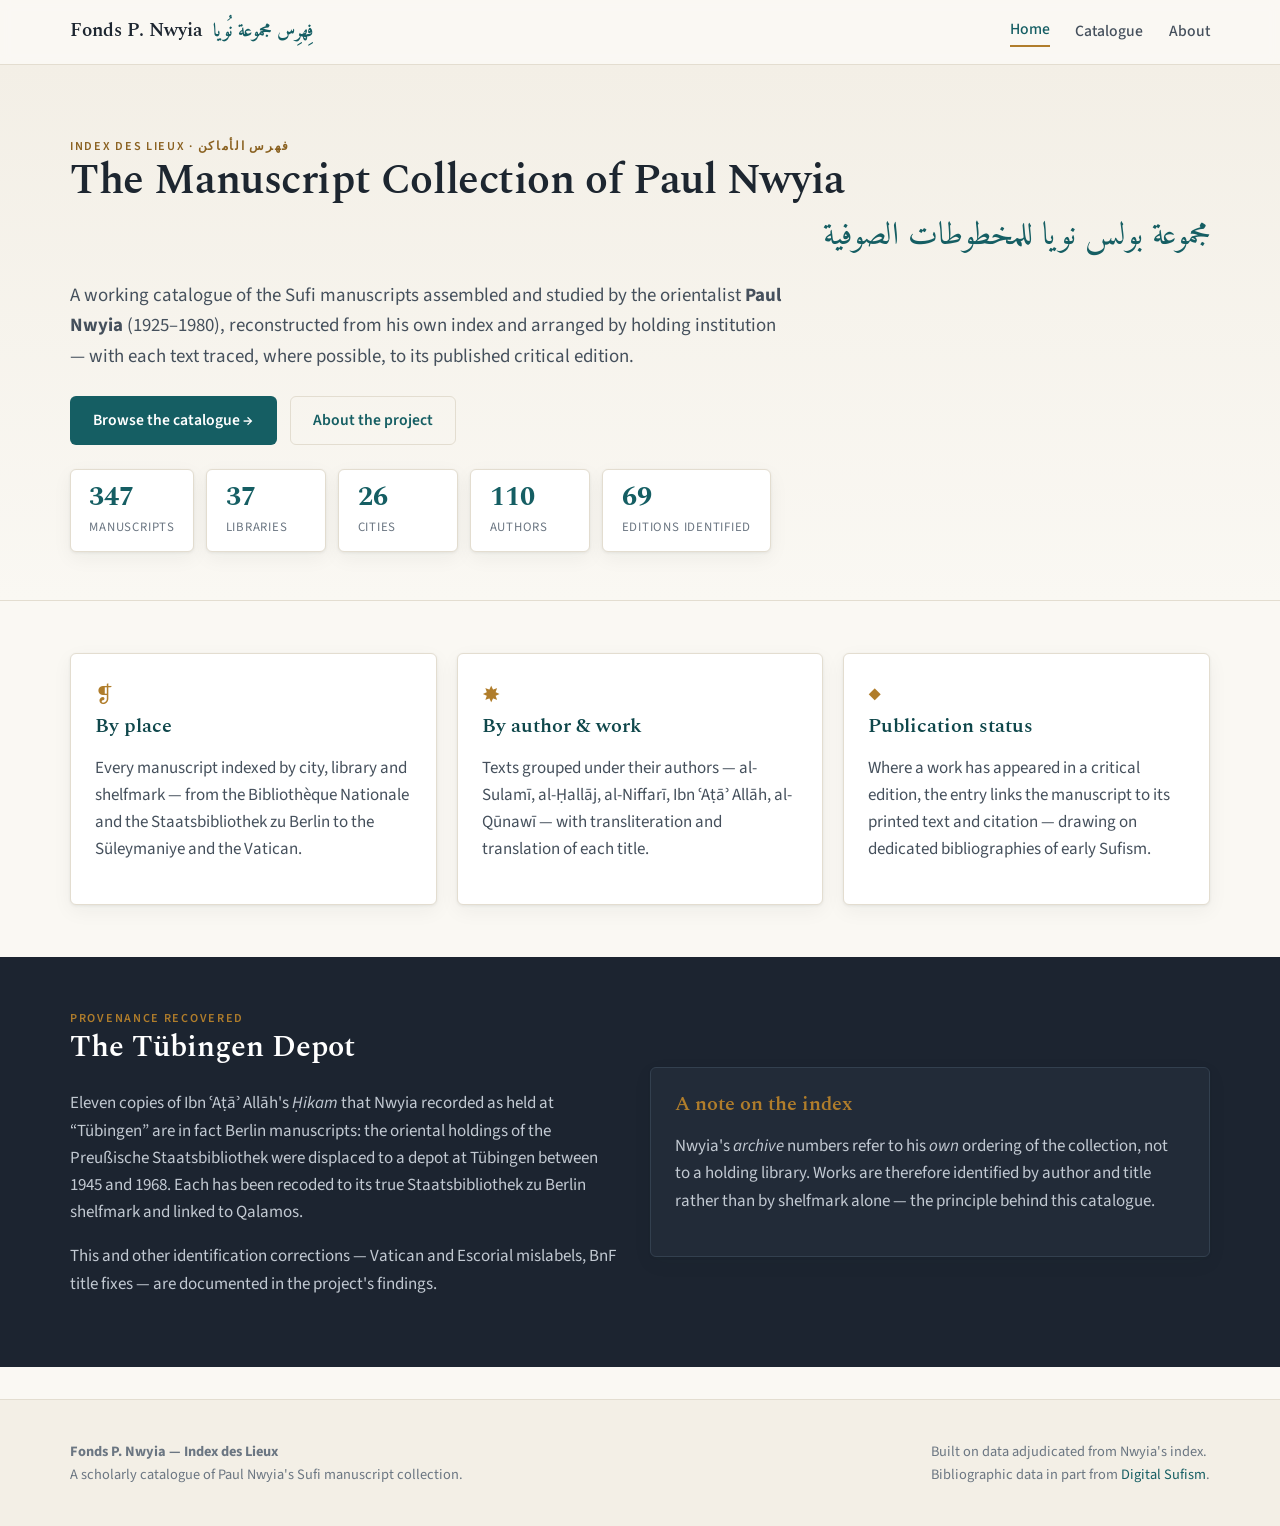
==== site/index.html @ ca7fa279 "feat: add public catalogue site for the Fonds P. Nwyia A self-contained static site (no framework, n" ====
<!DOCTYPE html>
<html lang="en">
<head>
<meta charset="utf-8">
<meta name="viewport" content="width=device-width, initial-scale=1">
<title>Fonds P. Nwyia — Index des Lieux</title>
<meta name="description" content="A catalogue of the Sufi manuscripts assembled and studied by Paul Nwyia (1925–1980), indexed by holding institution, with publication status of their texts.">
<link rel="stylesheet" href="styles.css">
</head>
<body>

<nav class="nav">
  <div class="nav-inner">
    <a class="brand" href="index.html">Fonds P.&nbsp;Nwyia <span class="ar">فِهرِس مجموعة نُويا</span></a>
    <div class="nav-links">
      <a href="index.html" class="active">Home</a>
      <a href="catalogue.html">Catalogue</a>
      <a href="about.html">About</a>
    </div>
  </div>
</nav>

<header class="hero">
  <div class="container">
    <div class="eyebrow">Index des Lieux · فهرس الأماكن</div>
    <h1>The Manuscript Collection of Paul Nwyia</h1>
    <div class="ar-title">مجموعة بولس نويا للمخطوطات الصوفية</div>
    <p class="lead">
      A working catalogue of the Sufi manuscripts assembled and studied by the orientalist
      <strong>Paul Nwyia</strong> (1925–1980), reconstructed from his own index and arranged by
      holding institution — with each text traced, where possible, to its published critical edition.
    </p>
    <div class="btn-row">
      <a class="btn btn-primary" href="catalogue.html">Browse the catalogue →</a>
      <a class="btn btn-ghost" href="about.html">About the project</a>
    </div>
    <div class="stats" id="stats">
      <div class="stat"><div class="num" id="s-mss">—</div><div class="lbl">Manuscripts</div></div>
      <div class="stat"><div class="num" id="s-lib">—</div><div class="lbl">Libraries</div></div>
      <div class="stat"><div class="num" id="s-city">—</div><div class="lbl">Cities</div></div>
      <div class="stat"><div class="num" id="s-auth">—</div><div class="lbl">Authors</div></div>
      <div class="stat"><div class="num" id="s-pub">—</div><div class="lbl">Editions identified</div></div>
    </div>
  </div>
</header>

<section>
  <div class="container">
    <div class="grid grid-3">
      <a class="card" href="catalogue.html">
        <div class="icon">❡</div>
        <h3>By place</h3>
        <p>Every manuscript indexed by city, library and shelfmark — from the Bibliothèque
        Nationale and the Staatsbibliothek zu Berlin to the Süleymaniye and the Vatican.</p>
      </a>
      <a class="card" href="catalogue.html">
        <div class="icon">✸</div>
        <h3>By author &amp; work</h3>
        <p>Texts grouped under their authors — al-Sulamī, al-Ḥallāj, al-Niffarī, Ibn ʿAṭāʾ Allāh,
        al-Qūnawī — with transliteration and translation of each title.</p>
      </a>
      <a class="card" href="about.html">
        <div class="icon">◆</div>
        <h3>Publication status</h3>
        <p>Where a work has appeared in a critical edition, the entry links the manuscript to its
        printed text and citation — drawing on dedicated bibliographies of early Sufism.</p>
      </a>
    </div>
  </div>
</section>

<section class="feature-dark">
  <div class="container">
    <div class="grid grid-2" style="align-items:center;">
      <div>
        <div class="eyebrow" style="color:var(--accent)">Provenance recovered</div>
        <h2>The Tübingen Depot</h2>
        <p>Eleven copies of Ibn ʿAṭāʾ Allāh's <em>Ḥikam</em> that Nwyia recorded as held at
        “Tübingen” are in fact Berlin manuscripts: the oriental holdings of the Preußische
        Staatsbibliothek were displaced to a depot at Tübingen between 1945 and 1968. Each has
        been recoded to its true Staatsbibliothek zu Berlin shelfmark and linked to Qalamos.</p>
        <p class="muted">This and other identification corrections — Vatican and Escorial mislabels,
        BnF title fixes — are documented in the project's findings.</p>
      </div>
      <div>
        <div class="card" style="background:#222b38;border-color:#33404f;">
          <h3 style="color:var(--accent)">A note on the index</h3>
          <p style="color:#c2c9d2">Nwyia's <em>archive</em> numbers refer to his <em>own</em>
          ordering of the collection, not to a holding library. Works are therefore identified by
          author and title rather than by shelfmark alone — the principle behind this catalogue.</p>
        </div>
      </div>
    </div>
  </div>
</section>

<footer>
  <div class="container footer-grid">
    <div>
      <strong>Fonds P. Nwyia — Index des Lieux</strong><br>
      A scholarly catalogue of Paul Nwyia's Sufi manuscript collection.
    </div>
    <div>
      Built on data adjudicated from Nwyia's index.<br>
      Bibliographic data in part from
      <a href="https://digitalsufism.github.io/" target="_blank" rel="noopener">Digital Sufism</a>.
    </div>
  </div>
</footer>

<script>
fetch("../data/data.json", { cache: "no-store" })
  .then(r => r.json())
  .then(d => {
    const rows = d.rows || [];
    const uniq = k => new Set(rows.map(r => (r[k] || "").trim()).filter(Boolean)).size;
    const set = (id, n) => document.getElementById(id).textContent = n.toLocaleString();
    set("s-mss", rows.length);
    set("s-lib", uniq("library"));
    set("s-city", uniq("city"));
    set("s-auth", (d.clusters || []).filter(c =>
      rows.some(r => r.author_cluster_id === c.cluster_id)).length);
    set("s-pub", rows.filter(r => r.pub_status === "published").length);
  })
  .catch(() => {});
</script>
</body>
</html>
---- site/styles.css ----
/* ============================================================
   Fonds P. Nwyia — Index des Lieux
   A scholarly static site, akin to digitalsufism.github.io:
   clean academic layout, bilingual EN/AR, RTL Arabic, feature
   cards, an interactive catalogue — over a warm manuscript palette.
   Self-contained: no framework, no build step.
   ============================================================ */

@import url('https://fonts.googleapis.com/css2?family=Spectral:ital,wght@0,400;0,500;0,600;0,700;1,400&family=Source+Sans+3:wght@400;500;600&family=Amiri:ital@0;1&display=swap');

:root {
  --parchment:   #faf8f3;
  --parchment-2: #f3efe6;
  --ink:         #1d2630;
  --ink-soft:    #45505c;
  --muted:       #6b7682;
  --line:        #e3ddd0;
  --primary:     #155e63;   /* deep teal */
  --primary-dk:  #0f474b;
  --accent:      #b07d2b;   /* warm manuscript gold */
  --accent-dk:   #8a6120;
  --dark:        #1c2430;   /* dark feature section */
  --ok:          #2f7d4f;   /* published */
  --warn:        #b07d2b;   /* manuscript */
  --grey:        #8a929c;   /* unknown */
  --radius: 6px;
  --shadow: 0 1px 3px rgba(28,36,48,.07), 0 6px 20px rgba(28,36,48,.05);
  --serif: "Spectral", Georgia, "Times New Roman", serif;
  --sans: "Source Sans 3", -apple-system, "Segoe UI", Roboto, Helvetica, Arial, sans-serif;
  --arabic: "Amiri", "Traditional Arabic", "Geeza Pro", "Al Bayan", serif;
}

* { box-sizing: border-box; }
html { scroll-behavior: smooth; }
body {
  margin: 0;
  font-family: var(--sans);
  color: var(--ink);
  background: var(--parchment);
  line-height: 1.6;
  font-size: 17px;
  -webkit-font-smoothing: antialiased;
}

.container { max-width: 1180px; margin: 0 auto; padding: 0 1.25rem; }
.container-narrow { max-width: 820px; margin: 0 auto; padding: 0 1.25rem; }

h1, h2, h3, h4 { font-family: var(--serif); font-weight: 600; color: var(--ink); line-height: 1.2; }
h1 { font-size: 2.6rem; letter-spacing: -.01em; }
h2 { font-size: 1.9rem; margin-top: 0; }
h3 { font-size: 1.25rem; }
a { color: var(--primary); text-decoration: none; }
a:hover { color: var(--primary-dk); text-decoration: underline; }
p { color: var(--ink-soft); }
.lead { font-size: 1.18rem; color: var(--ink-soft); }
.muted { color: var(--muted); }
.eyebrow { font-family: var(--sans); text-transform: uppercase; letter-spacing: .14em;
  font-size: .76rem; font-weight: 600; color: var(--accent-dk); }

/* ---- Arabic / RTL ---- */
[lang="ar"], .ar {
  font-family: var(--arabic);
  direction: rtl; text-align: right;
  font-size: 1.18em; line-height: 1.9;
}
.ar-inline { font-family: var(--arabic); direction: rtl; unicode-bidi: isolate; font-size: 1.12em; }

/* ============================ Navbar ============================ */
.nav {
  position: sticky; top: 0; z-index: 50;
  background: rgba(250,248,243,.92);
  backdrop-filter: blur(6px);
  border-bottom: 1px solid var(--line);
}
.nav-inner { display: flex; align-items: center; justify-content: space-between;
  height: 64px; max-width: 1180px; margin: 0 auto; padding: 0 1.25rem; }
.brand { display: flex; align-items: baseline; gap: .6rem; font-family: var(--serif);
  font-weight: 600; font-size: 1.18rem; color: var(--ink); }
.brand:hover { text-decoration: none; }
.brand .ar { font-size: 1.15rem; color: var(--primary); }
.nav-links { display: flex; gap: 1.6rem; align-items: center; }
.nav-links a { color: var(--ink-soft); font-weight: 500; font-size: .98rem; }
.nav-links a:hover { color: var(--primary); text-decoration: none; }
.nav-links a.active { color: var(--primary); border-bottom: 2px solid var(--accent); padding-bottom: 2px; }

/* ============================ Hero ============================ */
.hero { padding: 4.5rem 0 3rem; border-bottom: 1px solid var(--line);
  background: linear-gradient(180deg, var(--parchment-2), var(--parchment)); }
.hero h1 { margin: 0 0 .3rem; }
.hero .ar-title { font-family: var(--arabic); direction: rtl; color: var(--primary);
  font-size: 2rem; margin-bottom: 1rem; }
.hero .lead { max-width: 720px; }

/* ============================ Sections ============================ */
section { padding: 3.25rem 0; }
.section-tight { padding: 2rem 0; }
.feature-dark { background: var(--dark); color: #eef1f4; }
.feature-dark h2, .feature-dark h3 { color: #fff; }
.feature-dark p { color: #c2c9d2; }

/* ---- Stat chips ---- */
.stats { display: flex; flex-wrap: wrap; gap: .75rem; margin: 1.5rem 0 0; }
.stat { background: #fff; border: 1px solid var(--line); border-radius: var(--radius);
  padding: .85rem 1.15rem; min-width: 120px; box-shadow: var(--shadow); }
.stat .num { font-family: var(--serif); font-size: 1.7rem; font-weight: 700; color: var(--primary); line-height: 1; }
.stat .lbl { font-size: .8rem; color: var(--muted); text-transform: uppercase; letter-spacing: .06em; margin-top: .35rem; }

/* ---- Feature cards ---- */
.grid { display: grid; gap: 1.25rem; }
.grid-3 { grid-template-columns: repeat(3, 1fr); }
.grid-2 { grid-template-columns: repeat(2, 1fr); }
.card { background: #fff; border: 1px solid var(--line); border-radius: var(--radius);
  padding: 1.5rem; box-shadow: var(--shadow); transition: transform .15s ease, box-shadow .15s ease; }
.card:hover { transform: translateY(-3px); box-shadow: 0 10px 28px rgba(28,36,48,.10); }
.card h3 { margin: 0 0 .5rem; color: var(--primary-dk); }
.card .icon { font-size: 1.4rem; color: var(--accent); }

/* ---- Buttons ---- */
.btn { display: inline-block; padding: .7rem 1.4rem; border-radius: var(--radius);
  font-weight: 600; font-size: .98rem; cursor: pointer; border: 1px solid transparent;
  transition: all .18s ease; }
.btn-primary { background: var(--primary); color: #fff; }
.btn-primary:hover { background: var(--primary-dk); color: #fff; text-decoration: none;
  transform: translateY(-2px); box-shadow: 0 6px 16px rgba(21,94,99,.25); }
.btn-ghost { background: transparent; color: var(--primary); border-color: var(--line); }
.btn-ghost:hover { border-color: var(--primary); text-decoration: none; }
.btn-row { display: flex; gap: .8rem; flex-wrap: wrap; margin-top: 1.5rem; }

/* ============================ Catalogue ============================ */
.controls { position: sticky; top: 64px; z-index: 20; background: var(--parchment);
  border-bottom: 1px solid var(--line); padding: 1rem 0; }
.controls-inner { display: flex; flex-wrap: wrap; gap: .7rem; align-items: center; }
.search { flex: 1 1 280px; }
input[type="search"], select {
  width: 100%; padding: .55rem .8rem; font-family: var(--sans); font-size: .95rem;
  border: 1px solid var(--line); border-radius: var(--radius); background: #fff; color: var(--ink);
}
input[type="search"]:focus, select:focus { outline: none; border-color: var(--primary);
  box-shadow: 0 0 0 3px rgba(21,94,99,.12); }
.field { flex: 0 1 175px; }
.field label { display: block; font-size: .72rem; text-transform: uppercase; letter-spacing: .06em;
  color: var(--muted); margin-bottom: .2rem; font-weight: 600; }
.result-count { color: var(--muted); font-size: .92rem; margin: 1rem 0 .5rem; }

/* ---- Manuscript entry ---- */
.entry { background: #fff; border: 1px solid var(--line); border-radius: var(--radius);
  padding: 1.1rem 1.3rem; margin-bottom: .9rem; box-shadow: var(--shadow); }
.entry-head { display: flex; justify-content: space-between; align-items: flex-start; gap: 1rem; }
.entry-title { font-family: var(--arabic); direction: rtl; font-size: 1.45rem; color: var(--ink);
  margin: 0 0 .15rem; font-weight: 400; }
.entry-translit { font-style: italic; color: var(--ink-soft); font-size: 1rem; }
.entry-translation { color: var(--muted); font-size: .95rem; }
.entry-author { margin-top: .5rem; font-size: 1rem; }
.entry-author .ar-inline { color: var(--ink); }
.entry-author .translit { color: var(--primary-dk); font-weight: 600; }
.entry-meta { display: flex; flex-wrap: wrap; gap: .4rem 1.2rem; margin-top: .7rem;
  font-size: .9rem; color: var(--ink-soft); padding-top: .7rem; border-top: 1px dashed var(--line); }
.entry-meta b { color: var(--ink); font-weight: 600; }
.entry-cite { margin-top: .55rem; font-size: .88rem; color: var(--muted); font-style: italic; }
.entry-cite a { font-style: normal; }

/* ---- Badges ---- */
.badge { display: inline-block; padding: .18rem .6rem; border-radius: 999px; font-size: .74rem;
  font-weight: 600; letter-spacing: .02em; white-space: nowrap; }
.badge-published { background: #e7f1ea; color: var(--ok); border: 1px solid #bfded0; }
.badge-manuscript { background: #f6eeda; color: var(--accent-dk); border: 1px solid #e6d3a6; }
.badge-unknown { background: #eef0f2; color: var(--grey); border: 1px solid #dfe3e7; }
.cote { font-family: ui-monospace, "SF Mono", Menlo, monospace; font-size: .82rem;
  background: var(--parchment-2); padding: .1rem .45rem; border-radius: 4px; color: var(--ink-soft); }

/* ============================ Footer ============================ */
footer { border-top: 1px solid var(--line); padding: 2.5rem 0; margin-top: 2rem;
  color: var(--muted); font-size: .9rem; background: var(--parchment-2); }
footer a { color: var(--primary); }
.footer-grid { display: flex; justify-content: space-between; flex-wrap: wrap; gap: 1.5rem; }

/* ============================ Misc ============================ */
.loading { text-align: center; padding: 4rem 0; color: var(--muted); }
hr.rule { border: none; border-top: 1px solid var(--line); margin: 2.5rem 0; }
.prose p { margin: 0 0 1.1rem; }
.prose h2 { margin-top: 2.5rem; }
.prose ul { color: var(--ink-soft); }

@media (max-width: 860px) {
  .grid-3, .grid-2 { grid-template-columns: 1fr; }
  h1 { font-size: 2.1rem; }
  .nav-links { gap: 1rem; }
  .field { flex: 1 1 45%; }
  .entry-head { flex-direction: column; }
}
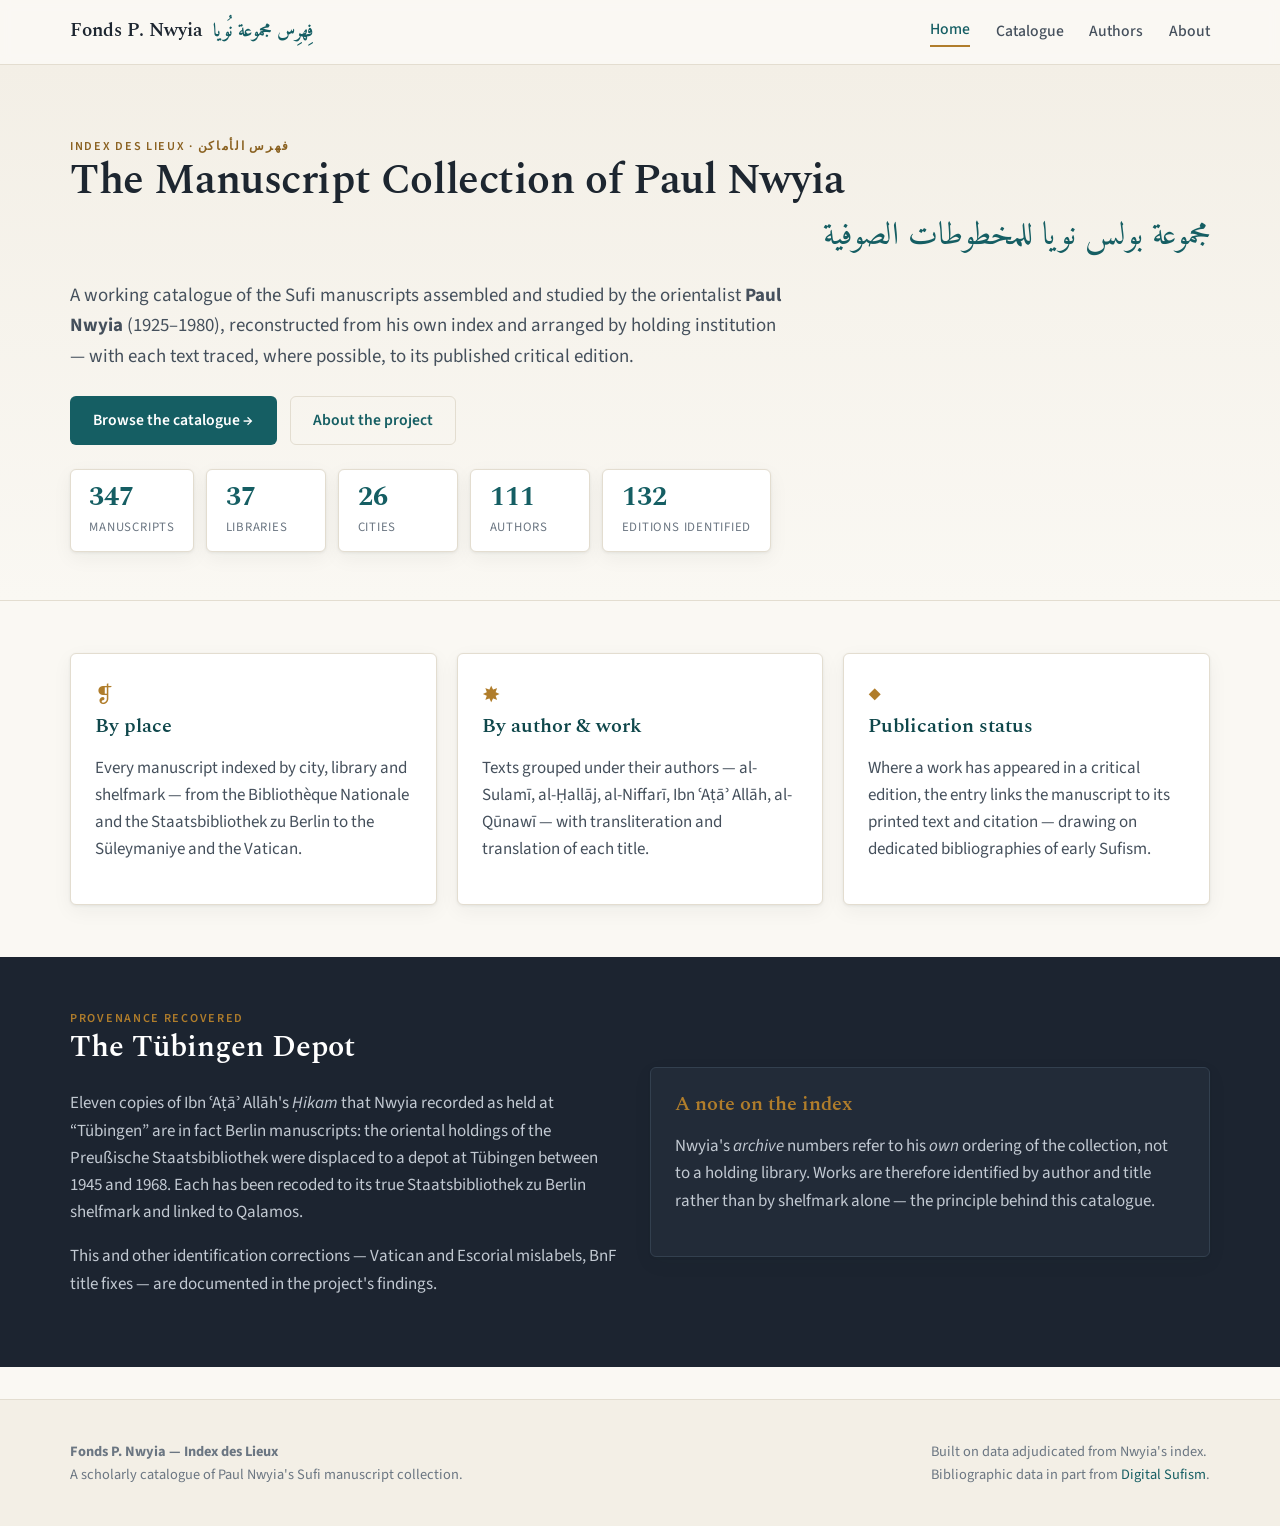
==== commit b0b1cb91: "feat: add author view to the catalogue site New site/authors.html: a browsable index of the figures " ====
--- a/site/index.html
+++ b/site/index.html
@@ -15,6 +15,7 @@
     <div class="nav-links">
       <a href="index.html" class="active">Home</a>
       <a href="catalogue.html">Catalogue</a>
+      <a href="authors.html">Authors</a>
       <a href="about.html">About</a>
     </div>
   </div>
--- a/site/styles.css
+++ b/site/styles.css
@@ -168,6 +168,21 @@
 .cote { font-family: ui-monospace, "SF Mono", Menlo, monospace; font-size: .82rem;
   background: var(--parchment-2); padding: .1rem .45rem; border-radius: 4px; color: var(--ink-soft); }
 
+/* ============================ Authors ============================ */
+.author-card { background: #fff; border: 1px solid var(--line); border-radius: var(--radius);
+  padding: 1.2rem 1.4rem; margin-bottom: 1rem; box-shadow: var(--shadow); }
+.author-head { display: flex; justify-content: space-between; align-items: baseline; gap: 1rem; flex-wrap: wrap; }
+.author-name { font-family: var(--serif); font-size: 1.4rem; font-weight: 600; color: var(--primary-dk); margin: 0; }
+.author-name .ar-inline { color: var(--ink); font-weight: 400; margin-right: .5rem; }
+.author-dates { color: var(--muted); font-size: .95rem; white-space: nowrap; }
+.author-full { color: var(--ink-soft); font-size: 1rem; margin: .35rem 0 .2rem; }
+.author-count { font-size: .9rem; }
+.author-count a { font-weight: 600; }
+.chips { display: flex; flex-wrap: wrap; gap: .4rem; margin-top: .75rem; }
+.chip { display: inline-block; padding: .22rem .65rem; border-radius: 999px; font-size: .78rem;
+  font-weight: 600; background: var(--parchment-2); color: var(--primary-dk); border: 1px solid var(--line); }
+.chip:hover { background: var(--primary); color: #fff; border-color: var(--primary); text-decoration: none; }
+
 /* ============================ Footer ============================ */
 footer { border-top: 1px solid var(--line); padding: 2.5rem 0; margin-top: 2rem;
   color: var(--muted); font-size: .9rem; background: var(--parchment-2); }
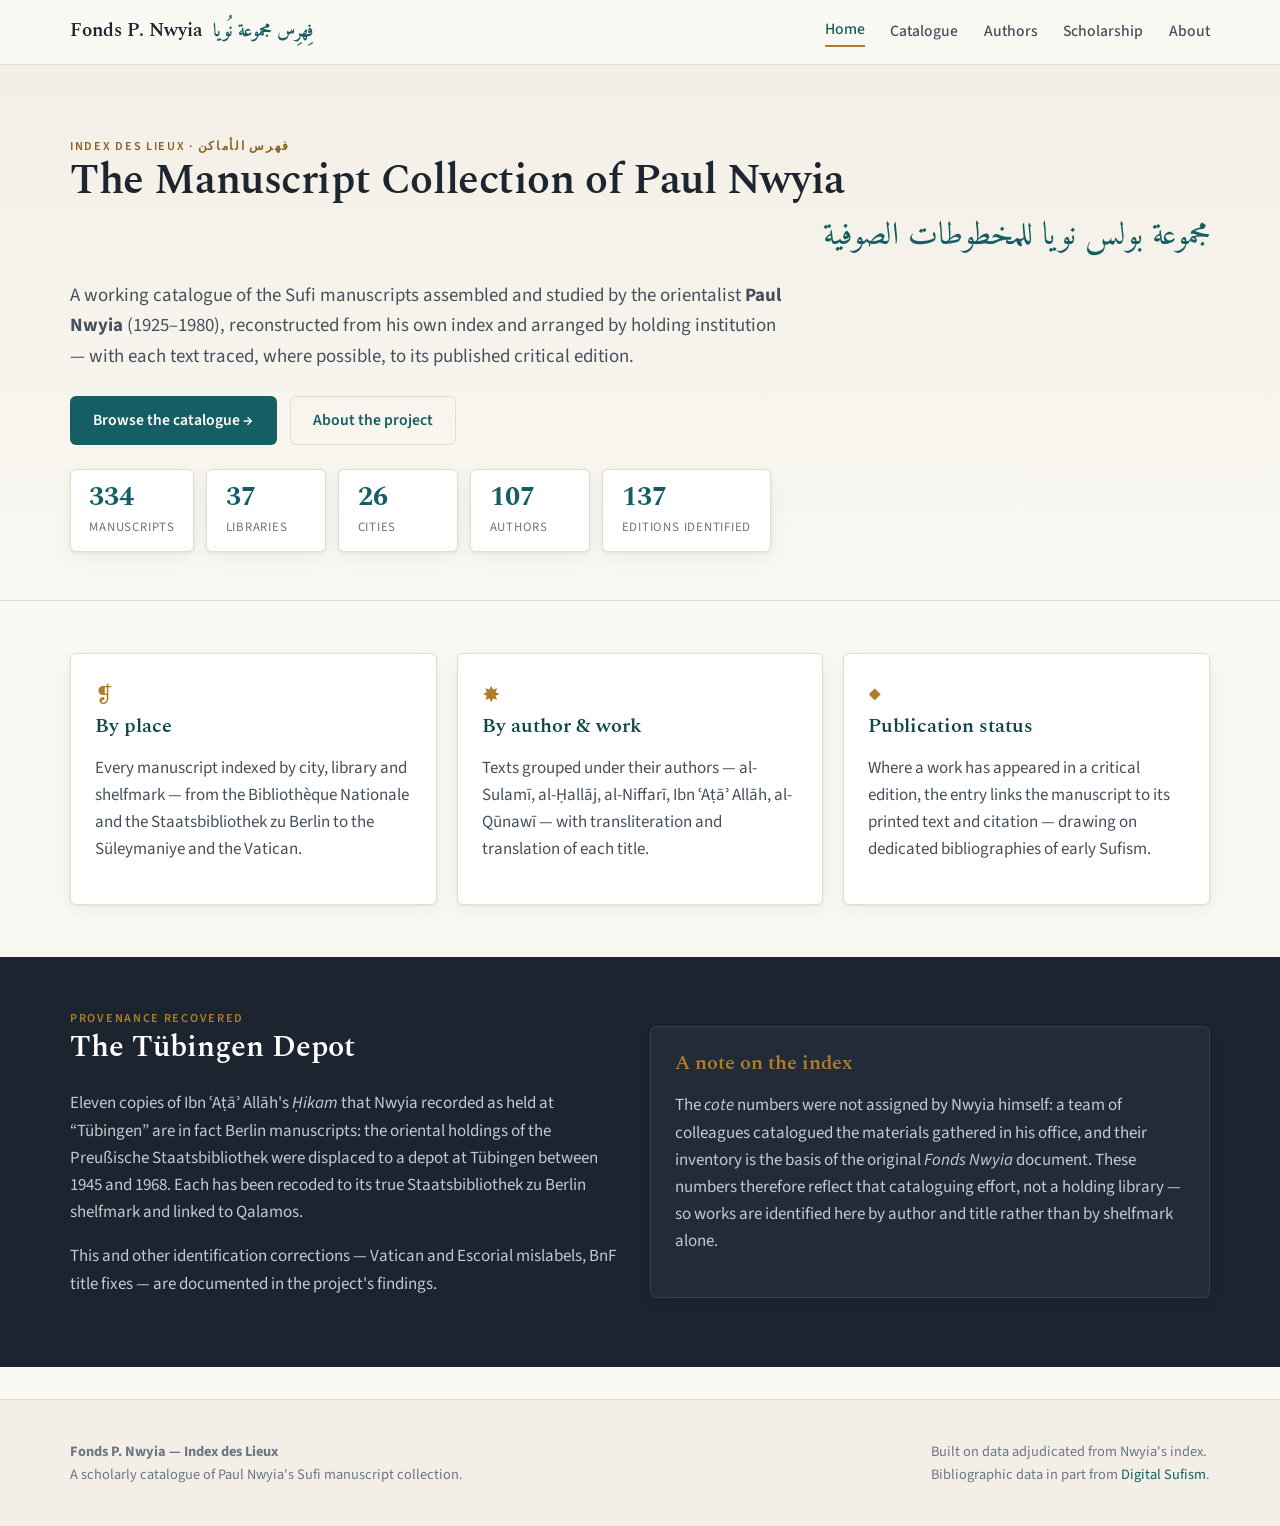
==== commit b6b28844: "feat: split modern scholarship out of the manuscript corpus; add Scholarship page Clusters may now c" ====
--- a/site/index.html
+++ b/site/index.html
@@ -16,6 +16,7 @@
       <a href="index.html" class="active">Home</a>
       <a href="catalogue.html">Catalogue</a>
       <a href="authors.html">Authors</a>
+      <a href="scholarship.html">Scholarship</a>
       <a href="about.html">About</a>
     </div>
   </div>
@@ -86,9 +87,11 @@
       <div>
         <div class="card" style="background:#222b38;border-color:#33404f;">
           <h3 style="color:var(--accent)">A note on the index</h3>
-          <p style="color:#c2c9d2">Nwyia's <em>archive</em> numbers refer to his <em>own</em>
-          ordering of the collection, not to a holding library. Works are therefore identified by
-          author and title rather than by shelfmark alone — the principle behind this catalogue.</p>
+          <p style="color:#c2c9d2">The <em>cote</em> numbers were not assigned by Nwyia himself:
+          a team of colleagues catalogued the materials gathered in his office, and their inventory
+          is the basis of the original <em>Fonds Nwyia</em> document. These numbers therefore reflect
+          that cataloguing effort, not a holding library — so works are identified here by author and
+          title rather than by shelfmark alone.</p>
         </div>
       </div>
     </div>
@@ -113,14 +116,19 @@
 fetch("../data/data.json", { cache: "no-store" })
   .then(r => r.json())
   .then(d => {
-    const rows = d.rows || [];
+    const clusters = d.clusters || [];
+    // Clusters classified "modern" (Nwyia's own studies, his colleagues, and
+    // modern authors) are not part of the premodern manuscript corpus — they are
+    // presented separately on the Scholarship page and excluded from these counts.
+    const modern = new Set(clusters.filter(c => c.category === "modern").map(c => c.cluster_id));
+    const rows = (d.rows || []).filter(r => !modern.has(r.author_cluster_id));
     const uniq = k => new Set(rows.map(r => (r[k] || "").trim()).filter(Boolean)).size;
     const set = (id, n) => document.getElementById(id).textContent = n.toLocaleString();
     set("s-mss", rows.length);
     set("s-lib", uniq("library"));
     set("s-city", uniq("city"));
-    set("s-auth", (d.clusters || []).filter(c =>
-      rows.some(r => r.author_cluster_id === c.cluster_id)).length);
+    set("s-auth", clusters.filter(c =>
+      c.category !== "modern" && rows.some(r => r.author_cluster_id === c.cluster_id)).length);
     set("s-pub", rows.filter(r => r.pub_status === "published").length);
   })
   .catch(() => {});
